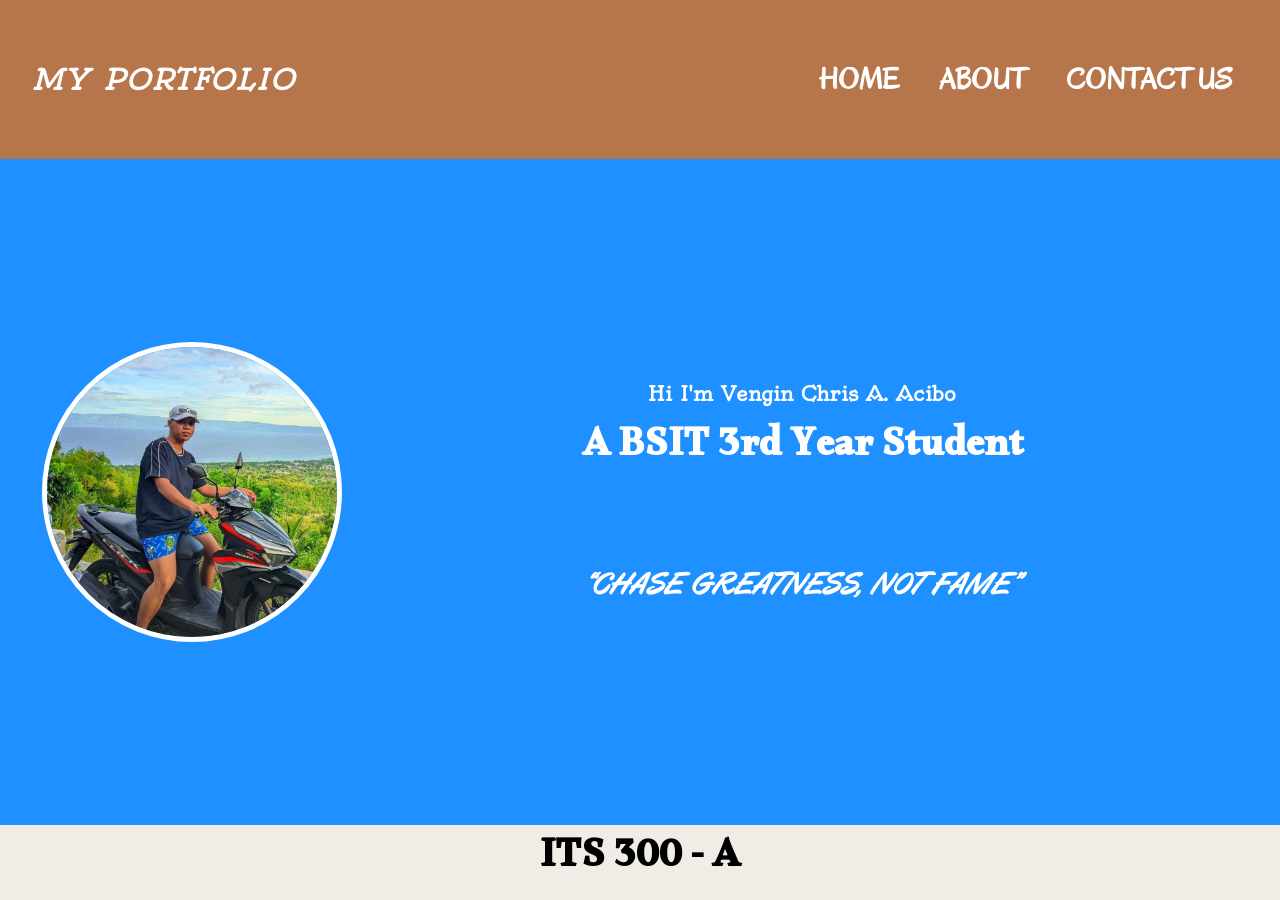
==== index.html @ ca83bb32 "first commit" ====
<!DOCTYPE html>
<html lang="en">
<head>
  <meta charset="UTF-8">
  <meta name="viewport" content="width=device-width, initial-scale=1.0">
  <title>My Portfolio</title>
  <link rel="stylesheet" href="style.css">
</head>
<body>
  <div class="grid-container">

    <!-- NAVBAR -->
    <nav class="navbar">
      <h1><i>MY PORTFOLIO</i></h1>

      <input type="checkbox" id="menu-toggle">
      <label for="menu-toggle" class="menu-icon">
        <span></span>
        <span></span>
        <span></span>
      </label>

      <ul class="nav-links">
        <li><a href="#">HOME</a></li>
        <li><a href="#">ABOUT</a></li>
        <li><a href="#">CONTACT US</a></li>
      </ul>
    </nav>

    <!-- PROFILE SECTION -->
    <div class="profile">
      <img src="images/Vengin.jpg" alt="Vengin Chris A. Acibo">
    </div>

    <!-- INFO SECTION -->
    <div class="info">
      <h2>Hi I'm Vengin Chris A. Acibo</h2>
      <h3>A BSIT 3rd Year Student</h3>
      <p class="quote">“CHASE GREATNESS, NOT FAME”</p>
    </div>

    <!-- FOOTER -->
    <footer class="footer">
      <strong>ITS 300 - A</strong>
    </footer>

  </div>
</body>
</html>
---- style.css ----
@import url('https://fonts.googleapis.com/css2?family=Oleo+Script:wght@400;700&family=Oregano&family=Oldenburg&family=Alkalami&display=swap');

* {
  margin: 0;
  padding: 0;
  box-sizing: border-box;
  transition: all 0.4s ease-in-out;
}

html, body {
  width: 100%;
  min-height: 100vh;
  font-family: 'Oleo Script', cursive;
  background-color: #ffffff;
  overflow-x: hidden;
  display: flex;
  flex-direction: column;
}

.grid-container {
  display: grid;
  grid-template-columns: 30% 70%;
  grid-template-rows: auto 1fr auto;
  width: 100%;
  min-height: 100vh;
  flex: 1;
}

.navbar {
  grid-column: 1 / 3;
  display: flex;
  justify-content: flex-end;
  align-items: center;
  background-color: #b6754a;
  padding: 60px 48px;
  gap: 48px;
  position: relative;
}

.navbar h1 {
  position: absolute;
  left: 32px;
  font-size: 28px;
  color: white;
  font-weight: bold;
  letter-spacing: 2px;
  font-family: 'Oldenburg', cursive;
}

.nav-links {
  list-style: none;
  display: flex;
  gap: 40px;
  font-family: 'Oregano', cursive;
}

.nav-links a {
  text-decoration: none;
  color: white;
  font-size: 30px;
  font-weight: bold;
  transition: color 0.3s ease;
}

.nav-links a:hover {
  color: #FFD700;
}

#menu-toggle {
  display: none;
}

.menu-icon {
  display: none;
  width: 30px;
  height: 22px;
  position: relative;
  cursor: pointer;
}

.menu-icon span {
  background-color: white;
  position: absolute;
  width: 100%;
  height: 4px;
  border-radius: 5px;
  left: 0;
  transition: all 0.4s ease;
}

.menu-icon span:nth-child(1) { top: 0; }
.menu-icon span:nth-child(2) { top: 9px; }
.menu-icon span:nth-child(3) { top: 18px; }

#menu-toggle:checked + .menu-icon span:nth-child(1) {
  transform: rotate(45deg);
  top: 9px;
}
#menu-toggle:checked + .menu-icon span:nth-child(2) {
  opacity: 0;
}
#menu-toggle:checked + .menu-icon span:nth-child(3) {
  transform: rotate(-45deg);
  top: 9px;
}
#menu-toggle:checked ~ .nav-links {
  display: flex;
}

.profile {
  background-color: #1e90ff;
  display: flex;
  justify-content: center;
  align-items: center;
  padding: 40px 0;
}

.profile img {
  width: 300px;
  height: 300px;
  border-radius: 50%;
  border: 5px solid white;
  object-fit: cover;
}

.info {
  background-color: #1e90ff;
  display: flex;
  flex-direction: column;
  justify-content: center;
  align-items: center;
  color: white;
  text-align: center;
  padding: 40px;
  padding-right: 100px;
}

.info h2 {
  font-size: 20px;
  margin-bottom: 8px;
  font-family: 'Oldenburg', cursive;
}

.info h3 {
  font-size: 40px;
  margin-bottom: 16px;
  font-family: 'Alkalami', serif;
}

.quote {
  font-size: 30px;
  font-style: italic;
  font-weight: bold;
  font-family: 'Oregano', cursive;
  padding-top: 60px;
}

.footer {
  grid-column: 1 / 3;
  display: flex;
  justify-content: center;
  align-items: center;
  background-color: #f1ede6;
  color: black;
  font-weight: bold;
  padding: 0px 0;
  font-size: 40px;
  margin-top: auto;
  font-family: 'Alkalami', serif;
}

@media screen and (min-width: 801px) {
  .menu-icon {
    display: none;
  }

  .nav-links {
    display: flex;
  }

  .navbar h1 {
    left: 32px;
    position: absolute;
  }
}

@media screen and (max-width: 800px) and (min-width: 601px) {
  .grid-container {
    grid-template-columns: 1fr;
    grid-template-rows: auto 1fr auto;
  }

  .navbar {
    justify-content: space-between;
    padding: 16px 32px;
  }

  .navbar h1 {
    position: static;
    font-size: 20px;
  }

  .menu-icon {
    display: block;
  }

  .nav-links {
    display: none;
    flex-direction: column;
    position: absolute;
    top: 65px;
    right: 20px;
    background-color: #b18466;
    border-radius: 10px;
    padding: 16px;
    width: 220px;
    gap: 16px;
    text-align: right;
    z-index: 10;
  }

  .profile img {
    width: 250px;
    height: 250px;
  }

  .info { padding: 32px; }
  .info h2 { font-size: 20px; }
  .info h3 { font-size: 30px; }
  .quote { font-size: 25px; }

  .footer {
    margin-top: auto;
  }

  .navbar {
    background-color: #4b0082;
  }

  .profile, .info {
    background-color: #4169e1;
  }

  .footer {
    background-color: #9370db;
    color: #fff;
  }
}

@media screen and (max-width: 600px) {
  .grid-container {
    grid-template-columns: 1fr;
    grid-template-rows: auto 1fr auto;
  }

  .navbar {
    justify-content: space-between;
    padding: 12px 24px;
  }

  .navbar h1 {
    position: static;
    text-align: center;
    font-size: 18px;
    flex: 1;
  }

  .menu-icon {
    display: block;
  }

  .nav-links {
    display: none;
    flex-direction: column;
    position: absolute;
    top: 60px;
    right: 15px;
    background-color: #b18466;
    border-radius: 10px;
    padding: 16px;
    width: 200px;
    gap: 16px;
    text-align: right;
    z-index: 10;
  }

  .profile,
  .info {
    flex-direction: column;
    justify-content: center;
    align-items: center;
    text-align: center;
  }

  .profile img {
    width: 180px;
    height: 180px;
    margin-bottom: 20px;
  }

  .info { padding: 24px; }
  .info h2 { font-size: 18px; }
  .info h3 { font-size: 16px; }
  .quote { font-size: 14px; }

  .footer {
    margin-top: auto;
  }

  .navbar {
    background-color: #ff4500;
  }

  .profile, .info {
    background-color: #ff6347;
  }

  .footer {
    background-color: #ffa500;
    color: #000;
  }
}

@media screen and (max-width: 500px) {
  .grid-container {
    display: flex;
    flex-direction: column;
  }

  .navbar {
    flex-direction: column;
    align-items: center;
    padding: 10px 16px;
  }

  .navbar h1 {
    font-size: 16px;
    margin-bottom: 8px;
  }

  .menu-icon {
    align-self: flex-end;
  }

  .profile {
    flex: 1;
    display: flex;
    justify-content: center;
    align-items: center;
    padding: 20px 0;
  }

  .profile img {
    width: 300px;
    height: 300px;
  }

  .info {
    flex-direction: column;
    align-items: center;
    justify-content: flex-start;
    text-align: center;
    padding: 20px;
  }

  .info h2 {
    font-size: 16px;
  }

  .info h3 {
    font-size: 30px;
  }

  .quote {
    font-size: 25px;
  }

  .footer {
    margin-top: auto;
  }

  .navbar {
    background-color: #c71585;
  }

  .profile, .info {
    background-color: #ff69b4;
  }

  .footer {
    background-color: #ffb6c1;
    color: #000;
  }
}

@media screen and (max-width: 400px) {
  .navbar {
    flex-direction: column;
    align-items: center;
    padding: 10px 16px;
  }

  .navbar h1 {
    font-size: 16px;
    margin-bottom: 8px;
  }

  .menu-icon {
    align-self: flex-end;
  }

  .profile img {
    width: 300px;
    height: 300px;
  }

  .info {
    padding: 12px;
  }

  .info h2 {
    font-size: 14px;
  }

  .info h3 {
    font-size: 13px;
  }

  .quote {
    font-size: 12px;
  }

  .footer {
    margin-top: auto;
  }

  .navbar {
    background-color: #008080;
  }

  .profile, .info {
    background-color: #20b2aa;
  }

  .footer {
    background-color: #98fb98;
    color: #000;
  }
}
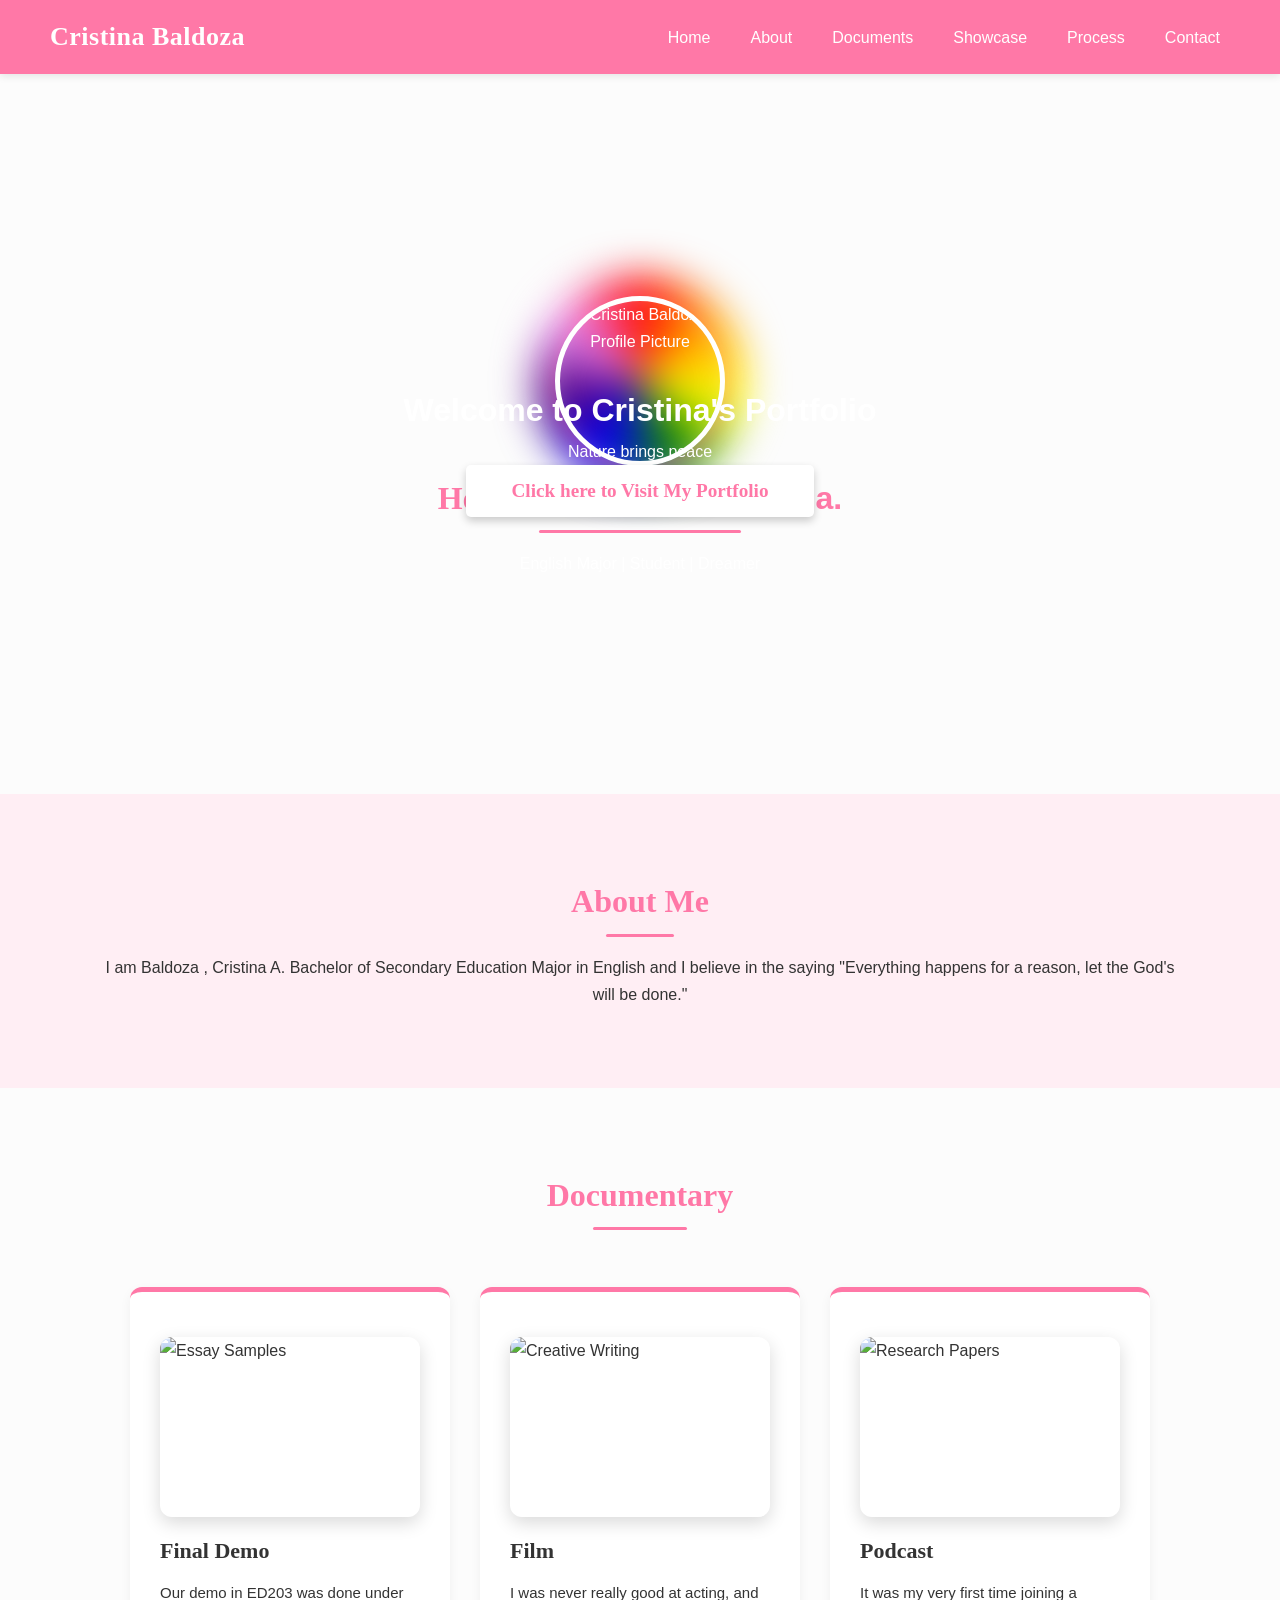
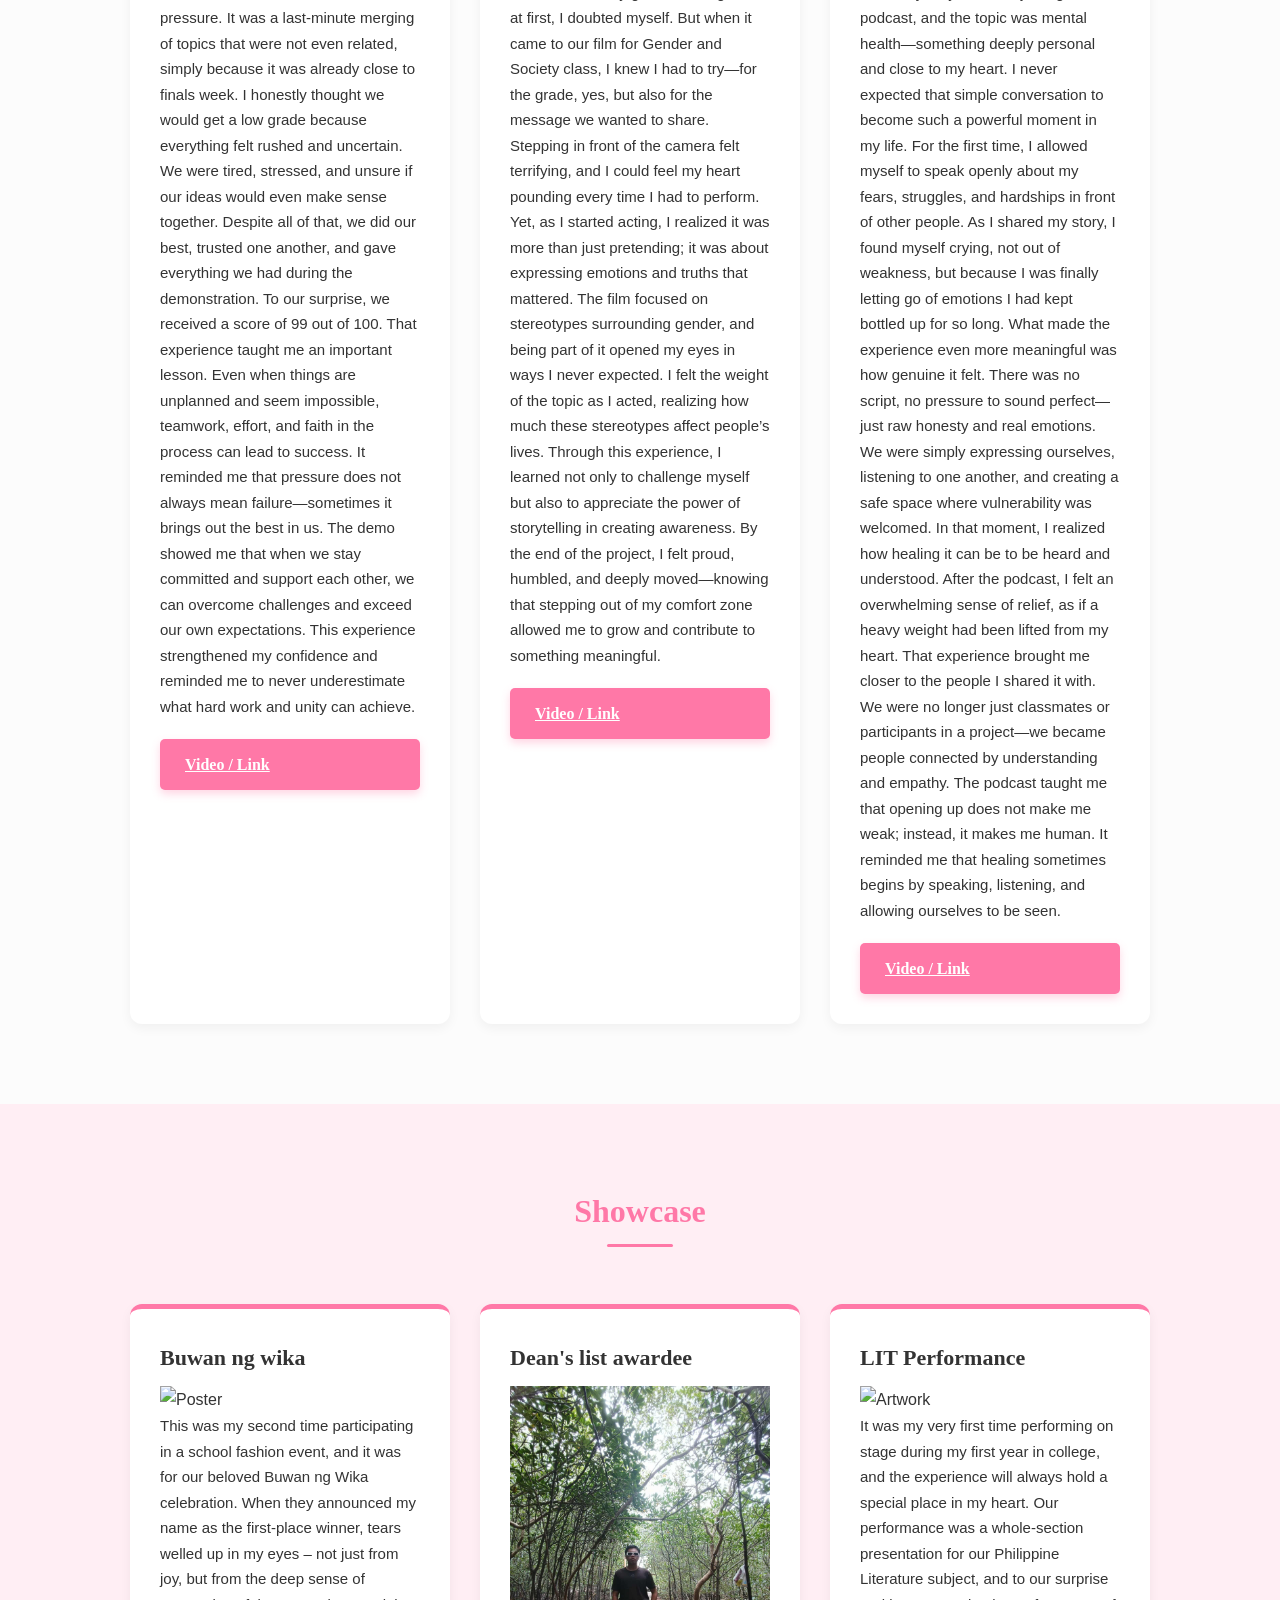
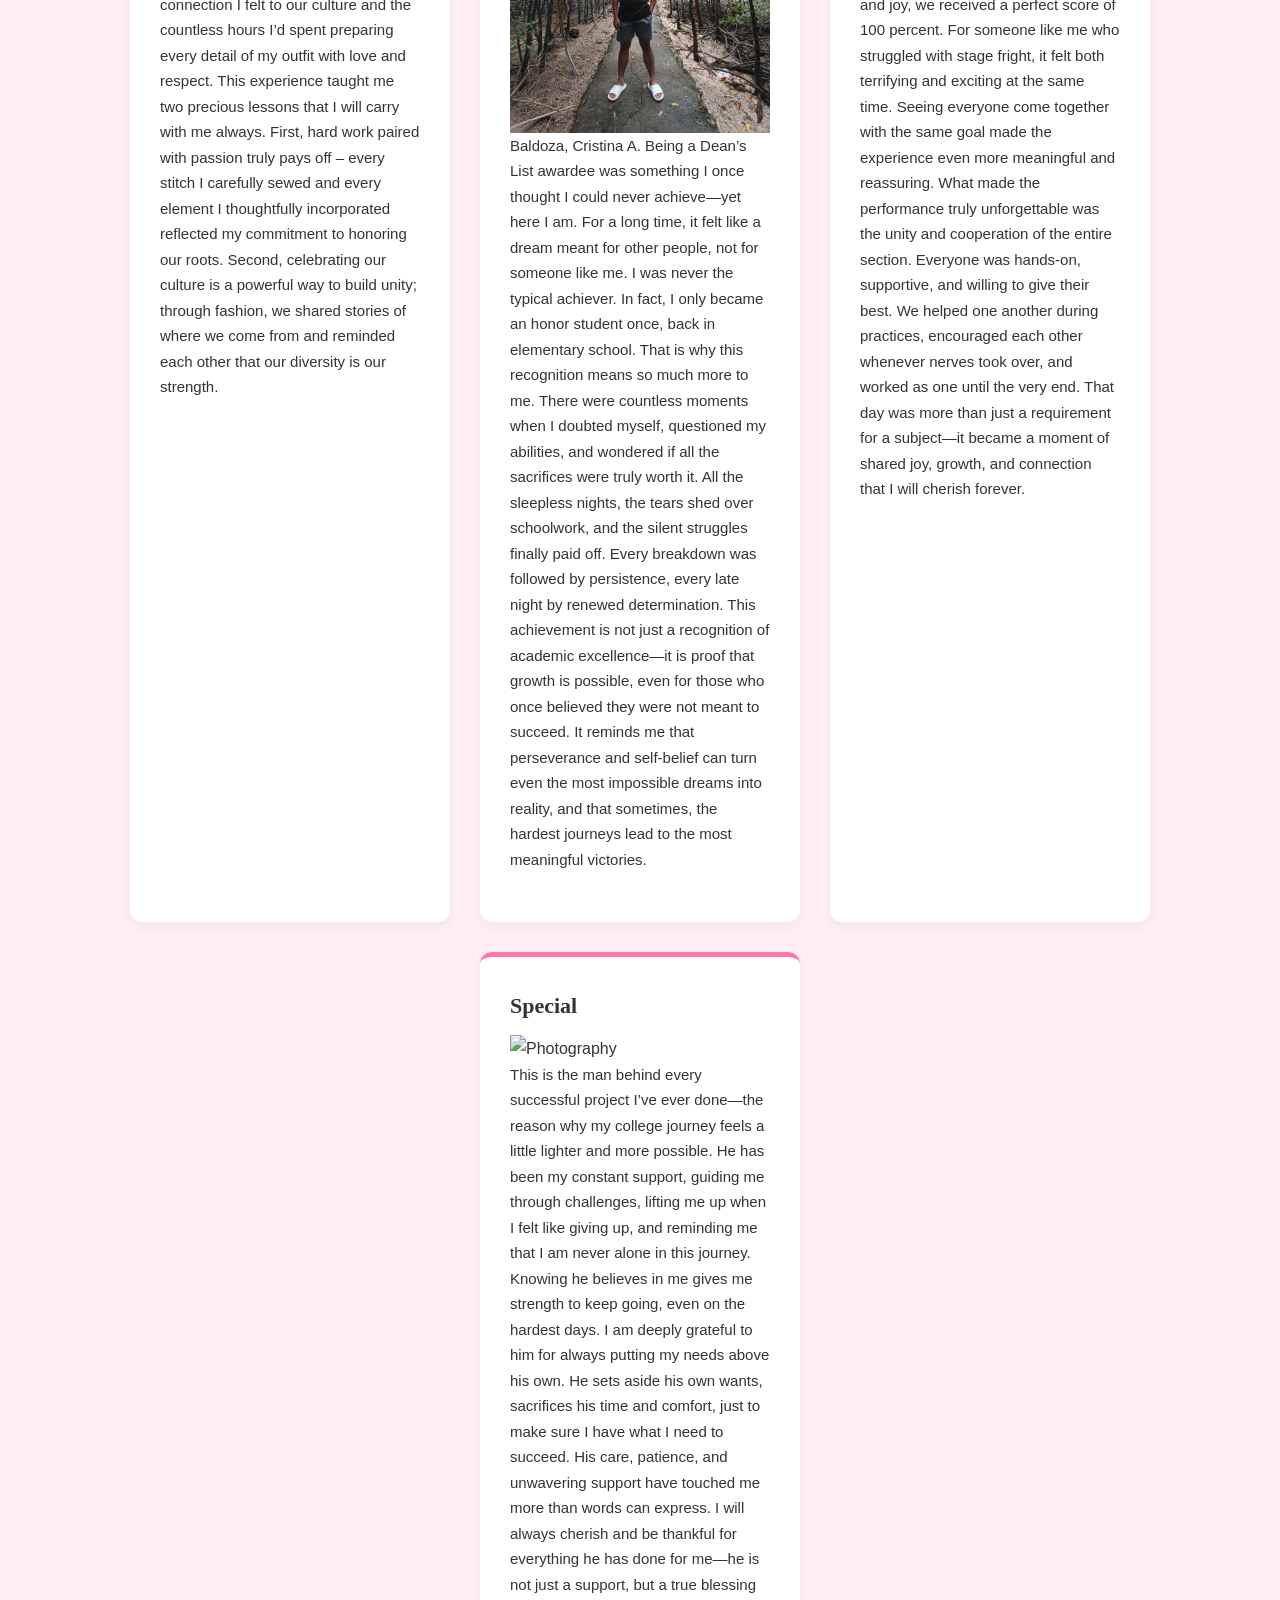
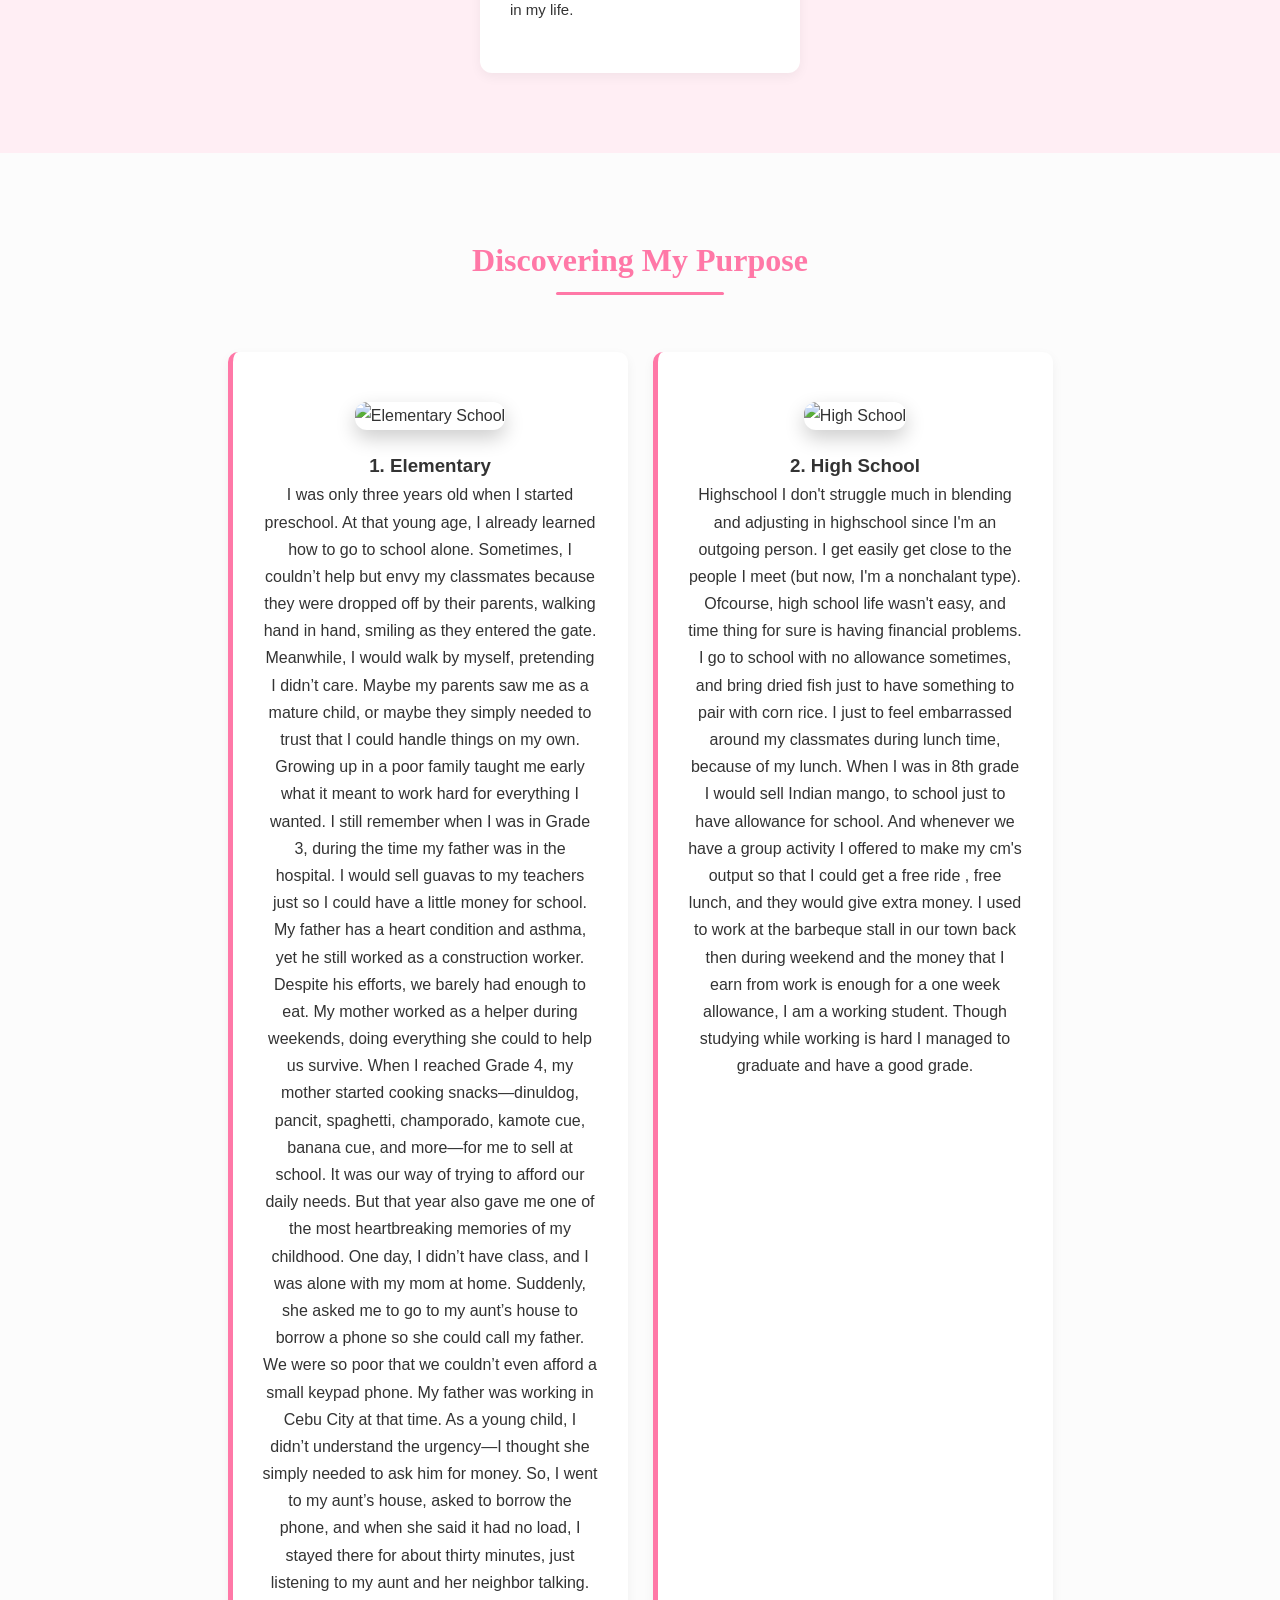
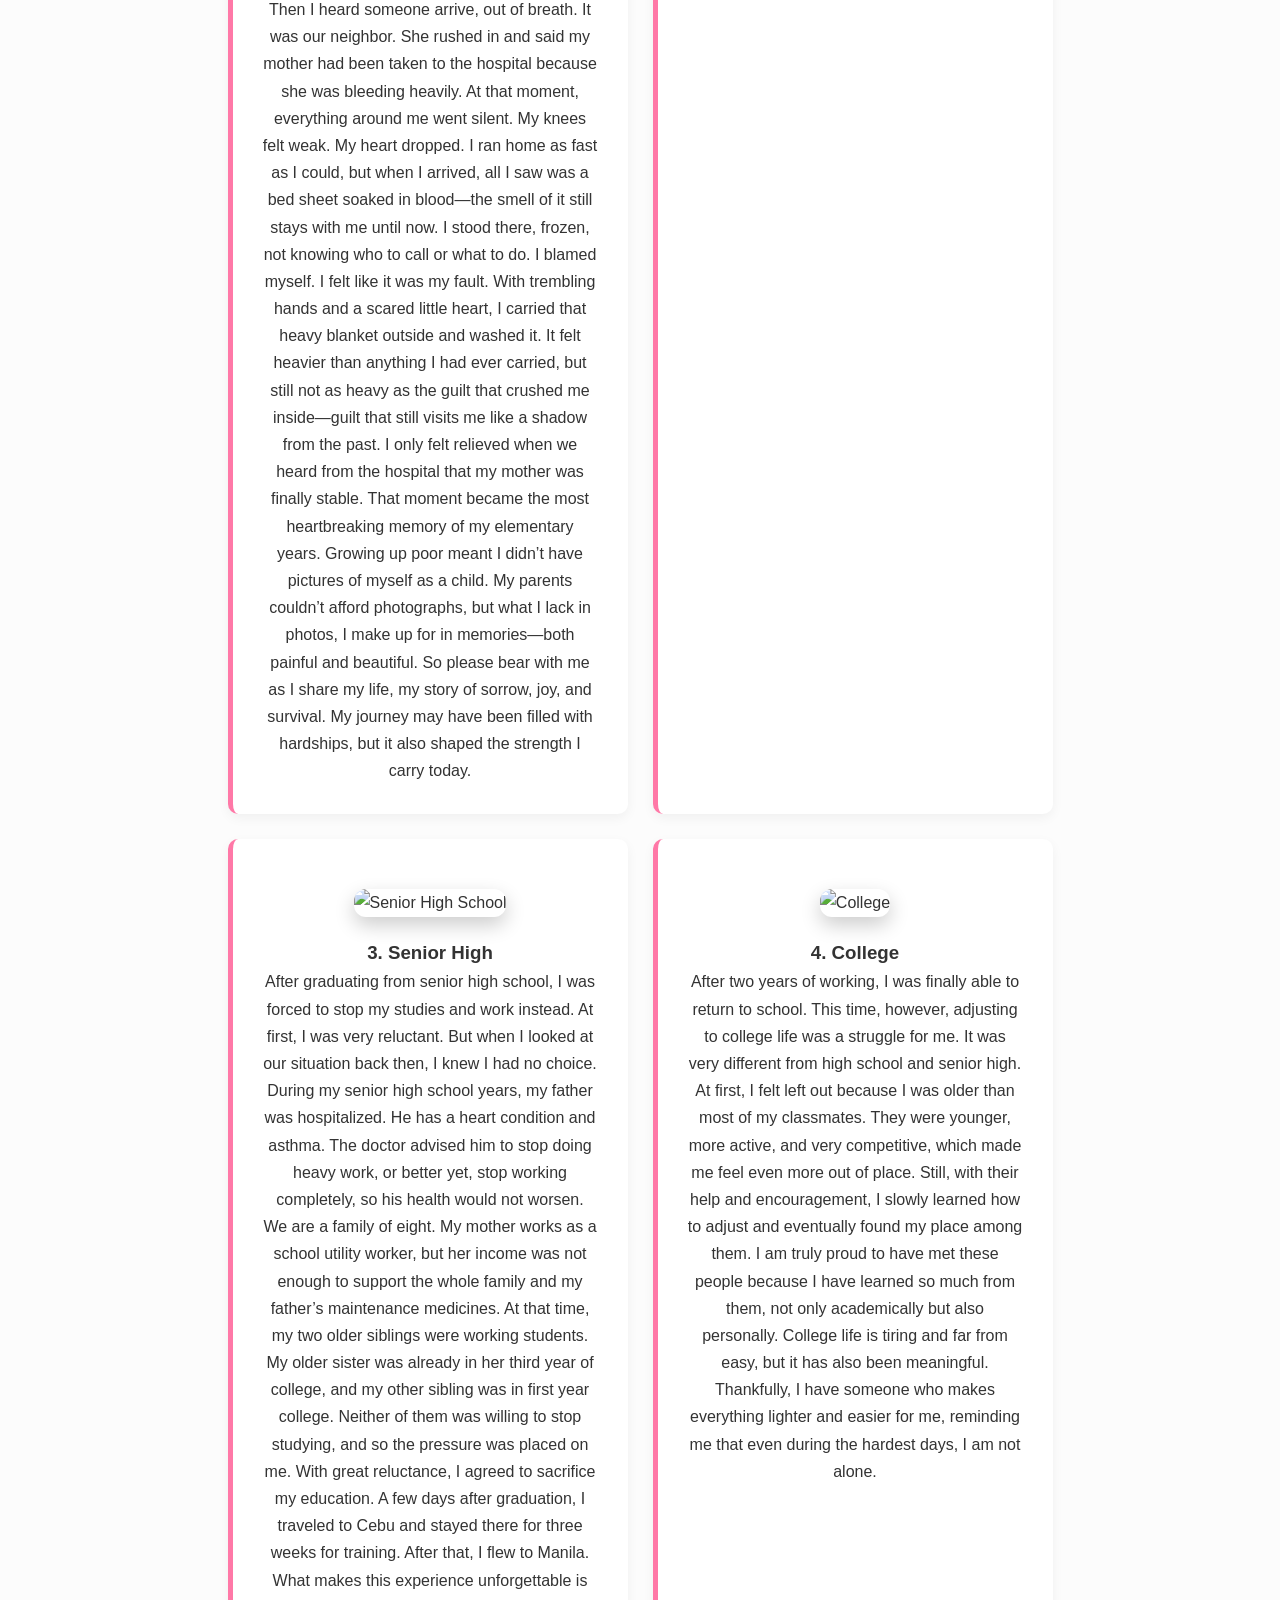
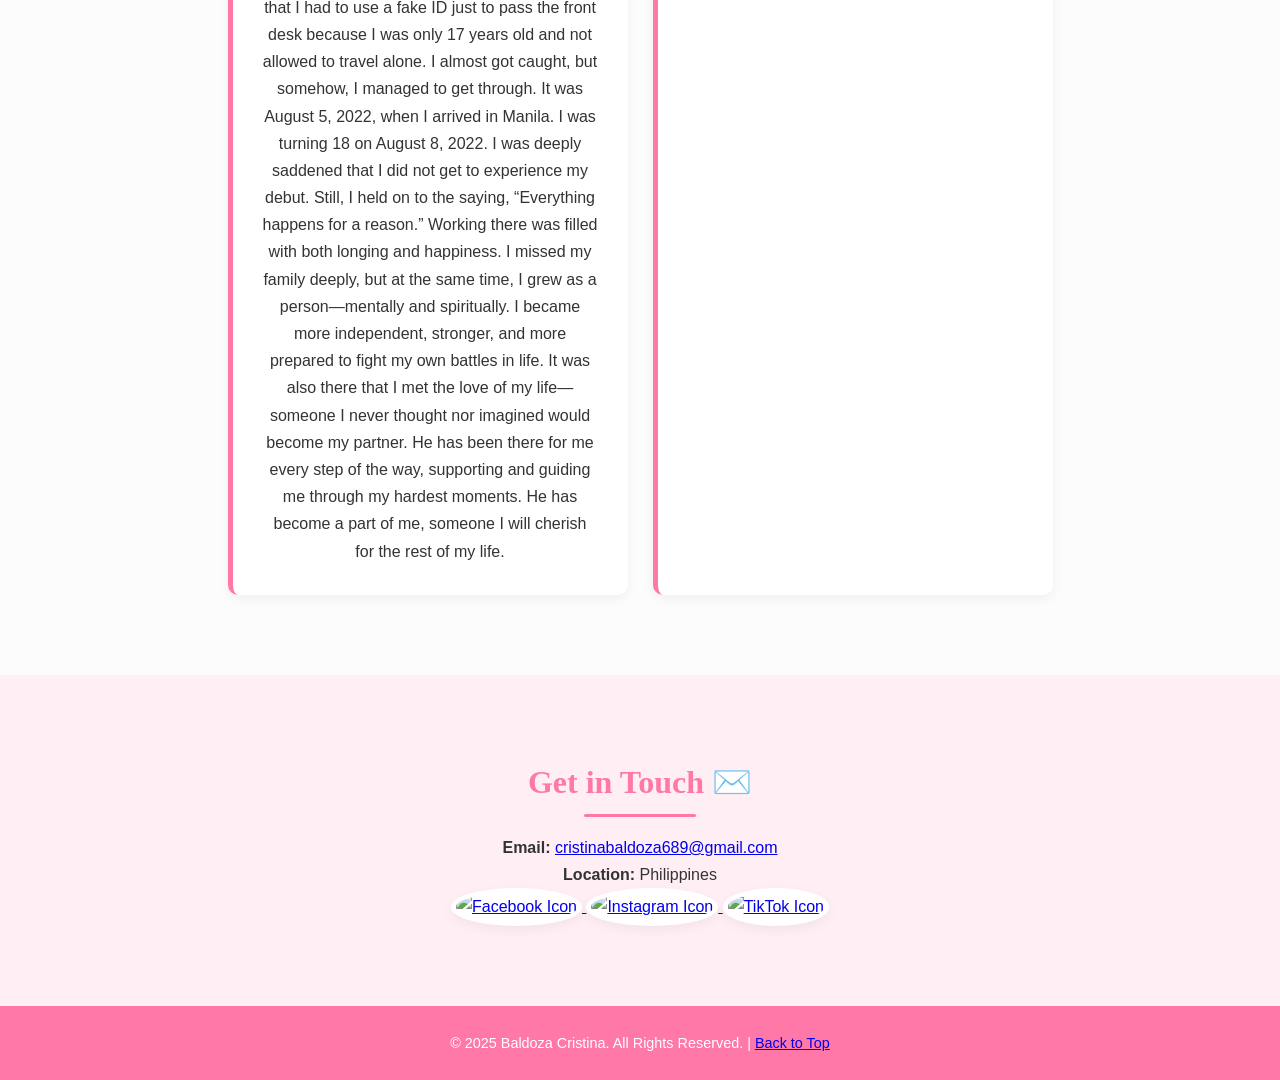
==== commit b6d2bb39: "Add files via upload" ====
--- a/index.html
+++ b/index.html
@@ -1,49 +1,242 @@
-<!DOCTYPE html>
-<html lang="en">
-<head>
-  <meta charset="UTF-8">
-  <meta name="viewport" content="width=device-width, initial-scale=1.0">
-  <title>My Portfolio</title>
-  <link rel="stylesheet" href="style.css">
-</head>
-<body>
-  <div class="grid-container">
-
-    <!-- NAVBAR -->
-    <nav class="navbar">
-      <h1><i>MY PORTFOLIO</i></h1>
-
-      <input type="checkbox" id="menu-toggle">
-      <label for="menu-toggle" class="menu-icon">
-        <span></span>
-        <span></span>
-        <span></span>
-      </label>
-
-      <ul class="nav-links">
-        <li><a href="#">HOME</a></li>
-        <li><a href="#">ABOUT</a></li>
-        <li><a href="#">CONTACT US</a></li>
-      </ul>
-    </nav>
-
-    <!-- PROFILE SECTION -->
-    <div class="profile">
-      <img src="images/Vengin.jpg" alt="Vengin Chris A. Acibo">
-    </div>
-
-    <!-- INFO SECTION -->
-    <div class="info">
-      <h2>Hi I'm Vengin Chris A. Acibo</h2>
-      <h3>A BSIT 3rd Year Student</h3>
-      <p class="quote">“CHASE GREATNESS, NOT FAME”</p>
-    </div>
-
-    <!-- FOOTER -->
-    <footer class="footer">
-      <strong>ITS 300 - A</strong>
-    </footer>
-
-  </div>
-</body>
-</html>
+<!DOCTYPE html>
+<html lang="en">
+<head>
+    <meta charset="UTF-8" />
+    <meta name="viewport" content="width=device-width, initial-scale=1.0" />
+    <title>Baldoza Cristina | Portfolio</title>
+    <link rel="stylesheet" href="style.css" />
+    <link rel="preconnect" href="https://fonts.googleapis.com">
+    <link rel="preconnect" href="https://fonts.gstatic.com" crossorigin>
+    <link href="https://fonts.googleapis.com/css2?family=Poppins:wght@300;400;500;600;700;800&display=swap" rel="stylesheet">
+</head>
+<body class="no-scroll">
+
+    <!-- Welcome Screen -->
+    <div id="welcome-screen">
+        <video class="welcome-video" autoplay muted loop playsinline>
+            <source src="videos/gwapo.mp4" type="video/mp4" />
+            Your browser does not support the video tag.
+        </video>
+        <div class="welcome-content">
+            <h1 class="glow-text">Welcome to Cristina's Portfolio</h1>
+            <p class="glow-text">Nature brings peace</p>
+            <button id="enter-btn" class="btn">Click here to Visit My Portfolio</button>
+        </div>
+    </div>
+
+    <!-- Header / Navigation -->
+    <header>
+        <h1 class="logo">Cristina Baldoza</h1>
+        <button class="menu-btn" id="menu-btn" aria-label="Toggle navigation menu">☰</button>
+        <nav id="nav-menu">
+            <a href="#home">Home</a>
+            <a href="#about">About</a>
+            <a href="#documents">Documents</a>
+            <a href="#showcase">Showcase</a>
+            <a href="#process">Process</a>
+            <a href="#contact">Contact</a>
+        </nav>
+    </header>
+
+    <!-- Hero Section with Video Background -->
+    <section id="home" class="hero reveal">
+        <video class="hero-video" autoplay muted loop playsinline>
+            <source src="videos/tinang.mp4" type="video/mp4" />
+            Your browser does not support the video tag.
+        </video>
+        <div class="hero-content">
+            <div class="profile-pic">
+                <img src="images/kuda.jpg" alt="Cristina Baldoza Profile Picture" />
+            </div>
+            <h2>Hello, I'm <span>Baldoza Cristina.</span></h2>
+            <p>English Major | Student | Dreamer</p>
+        </div>
+    </section>
+
+    <!-- About Section -->
+    <section id="about" class="reveal">
+        <h2>About Me</h2>
+        <p>
+            I am Baldoza , Cristina A. Bachelor of Secondary Education Major in English and I believe in the saying "Everything happens for a reason, let the God's will be done."
+        </p>
+    </section>
+
+    <!-- Documents Section -->
+    <section id="documents" class="reveal">
+        <h2> Documentary</h2>
+        <div class="card-container">
+            <div class="card">
+                <img src="images/palangga.jpg" alt="Essay Samples" class="doc-img">
+                <h3>Final Demo</h3>
+                <p>Our demo in ED203 was done under pressure. It was a last-minute merging of topics that were not even related, simply because it was already close to finals week. I honestly thought we would get a low grade because everything felt rushed and uncertain. We were tired, stressed, and unsure if our ideas would even make sense together. Despite all of that, we did our best, trusted one another, and gave everything we had during the demonstration. To our surprise, we received a score of 99 out of 100.
+
+That experience taught me an important lesson. Even when things are unplanned and seem impossible, teamwork, effort, and faith in the process can lead to success. It reminded me that pressure does not always mean failure—sometimes it brings out the best in us. The demo showed me that when we stay committed and support each other, we can overcome challenges and exceed our own expectations. This experience strengthened my confidence and reminded me to never underestimate what hard work and unity can achieve.</p>
+                <a href="https://example.com/video1.mp4" class="card-btn btn" target="_blank">Video / Link</a>
+            </div>
+            <div class="card">
+                <img src="images/mwah.jpg" alt="Creative Writing" class="doc-img">
+                <h3>Film</h3>
+                <p>I was never really good at acting, and at first, I doubted myself. But when it came to our film for Gender and Society class, I knew I had to try—for the grade, yes, but also for the message we wanted to share. Stepping in front of the camera felt terrifying, and I could feel my heart pounding every time I had to perform. Yet, as I started acting, I realized it was more than just pretending; it was about expressing emotions and truths that mattered.
+
+The film focused on stereotypes surrounding gender, and being part of it opened my eyes in ways I never expected. I felt the weight of the topic as I acted, realizing how much these stereotypes affect people’s lives. Through this experience, I learned not only to challenge myself but also to appreciate the power of storytelling in creating awareness. By the end of the project, I felt proud, humbled, and deeply moved—knowing that stepping out of my comfort zone allowed me to grow and contribute to something meaningful.</p>
+                <a href="videos/merly.mp4" class="card-btn btn" target="_blank">Video / Link</a>
+            </div>
+            <div class="card">
+                <img src="images/dalmasing.jpg" alt="Research Papers" class="doc-img">
+                <h3>Podcast</h3>
+                <p>It was my very first time joining a podcast, and the topic was mental health—something deeply personal and close to my heart. I never expected that simple conversation to become such a powerful moment in my life. For the first time, I allowed myself to speak openly about my fears, struggles, and hardships in front of other people. As I shared my story, I found myself crying, not out of weakness, but because I was finally letting go of emotions I had kept bottled up for so long.
+
+What made the experience even more meaningful was how genuine it felt. There was no script, no pressure to sound perfect—just raw honesty and real emotions. We were simply expressing ourselves, listening to one another, and creating a safe space where vulnerability was welcomed. In that moment, I realized how healing it can be to be heard and understood. After the podcast, I felt an overwhelming sense of relief, as if a heavy weight had been lifted from my heart.
+
+That experience brought me closer to the people I shared it with. We were no longer just classmates or participants in a project—we became people connected by understanding and empathy. The podcast taught me that opening up does not make me weak; instead, it makes me human. It reminded me that healing sometimes begins by speaking, listening, and allowing ourselves to be seen.</p>
+                <a href="videos/gina.mp4" class="card-btn btn" target="_blank">Video / Link</a>
+            </div>
+        </div>
+    </section>
+
+    <!-- Showcase Section -->
+    <section id="showcase" class="reveal">
+        <h2>Showcase    </h2>
+        <div class="card-container">
+            <div class="card">
+                <h3>Buwan ng wika</h3>
+                <img src="images/gwapa.jpg" alt="Poster" class="showcase-img" />
+                <p>This was my second time participating in a school fashion event, and it was for our beloved Buwan ng Wika celebration. When they announced my name as the first-place winner, tears welled up in my eyes – not just from joy, but from the deep sense of connection I felt to our culture and the countless hours I’d spent preparing every detail of my outfit with love and respect.
+ 
+This experience taught me two precious lessons that I will carry with me always. First, hard work paired with passion truly pays off – every stitch I carefully sewed and every element I thoughtfully incorporated reflected my commitment to honoring our roots. Second, celebrating our culture is a powerful way to build unity; through fashion, we shared stories of where we come from and reminded each other that our diversity is our strength.</p>
+            </div>
+            <div class="card">
+                <h3>Dean's list awardee</h3>
+                <img src="images/chris.jpg" alt="Article" class="showcase-img" />
+                <p>Baldoza, Cristina A. Being a Dean’s List awardee was something I once thought I could never achieve—yet here I am. For a long time, it felt like a dream meant for other people, not for someone like me. I was never the typical achiever. In fact, I only became an honor student once, back in elementary school. That is why this recognition means so much more to me. There were countless moments when I doubted myself, questioned my abilities, and wondered if all the sacrifices were truly worth it. All the sleepless nights, the tears shed over schoolwork, and the silent struggles finally paid off. Every breakdown was followed by persistence, every late night by renewed determination. This achievement is not just a recognition of academic excellence—it is proof that growth is possible, even for those who once believed they were not meant to succeed. It reminds me that perseverance and self-belief can turn even the most impossible dreams into reality, and that sometimes, the hardest journeys lead to the most meaningful victories.</p>
+            </div>
+            <div class="card">
+                <h3>LIT Performance</h3>
+                <img src="images/gin.jpg" alt="Artwork" class="showcase-img" />
+                <p>It was my very first time performing on stage during my first year in college, and the experience will always hold a special place in my heart. Our performance was a whole-section presentation for our Philippine Literature subject, and to our surprise and joy, we received a perfect score of 100 percent. For someone like me who struggled with stage fright, it felt both terrifying and exciting at the same time. Seeing everyone come together with the same goal made the experience even more meaningful and reassuring. What made the performance truly unforgettable was the unity and cooperation of the entire section. Everyone was hands-on, supportive, and willing to give their best. We helped one another during practices, encouraged each other whenever nerves took over, and worked as one until the very end. That day was more than just a requirement for a subject—it became a moment of shared joy, growth, and connection that I will cherish forever.</p>
+            </div>
+            <!-- New Showcase Image -->
+            <div class="card">
+                <h3>Special</h3>
+                <img src="images/lalove.jpg" alt="Photography" class="showcase-img" />
+                <p>This is the man behind every successful project I’ve ever done—the reason why my college journey feels a little lighter and more possible. He has been my constant support, guiding me through challenges, lifting me up when I felt like giving up, and reminding me that I am never alone in this journey. Knowing he believes in me gives me strength to keep going, even on the hardest days.
+
+I am deeply grateful to him for always putting my needs above his own. He sets aside his own wants, sacrifices his time and comfort, just to make sure I have what I need to succeed. His care, patience, and unwavering support have touched me more than words can express. I will always cherish and be thankful for everything he has done for me—he is not just a support, but a true blessing in my life.</p>
+            </div>
+        </div>
+    </section>
+
+    <!-- Process Section -->
+    <section id="process" class="reveal">
+        <h2>Discovering My Purpose</h2>
+        <div class="process-container">
+            <div class="process-step full-width">
+                <img src="images/love.jpg" alt="Elementary School" class="level-img">
+                <h3>1. Elementary</h3>
+                <p>I was only three years old when I started preschool. At that young age, I already learned how to go to school alone. Sometimes, I couldn’t help but envy my classmates because they were dropped off by their parents, walking hand in hand, smiling as they entered the gate. Meanwhile, I would walk by myself, pretending I didn’t care. Maybe my parents saw me as a mature child, or maybe they simply needed to trust that I could handle things on my own. Growing up in a poor family taught me early what it meant to work hard for everything I wanted.
+
+I still remember when I was in Grade 3, during the time my father was in the hospital. I would sell guavas to my teachers just so I could have a little money for school. My father has a heart condition and asthma, yet he still worked as a construction worker. Despite his efforts, we barely had enough to eat. My mother worked as a helper during weekends, doing everything she could to help us survive.
+
+When I reached Grade 4, my mother started cooking snacks—dinuldog, pancit, spaghetti, champorado, kamote cue, banana cue, and more—for me to sell at school. It was our way of trying to afford our daily needs. But that year also gave me one of the most heartbreaking memories of my childhood.
+
+One day, I didn’t have class, and I was alone with my mom at home. Suddenly, she asked me to go to my aunt’s house to borrow a phone so she could call my father. We were so poor that we couldn’t even afford a small keypad phone. My father was working in Cebu City at that time. As a young child, I didn’t understand the urgency—I thought she simply needed to ask him for money. So, I went to my aunt’s house, asked to borrow the phone, and when she said it had no load, I stayed there for about thirty minutes, just listening to my aunt and her neighbor talking.
+
+Then I heard someone arrive, out of breath. It was our neighbor. She rushed in and said my mother had been taken to the hospital because she was bleeding heavily. At that moment, everything around me went silent. My knees felt weak. My heart dropped. I ran home as fast as I could, but when I arrived, all I saw was a bed sheet soaked in blood—the smell of it still stays with me until now. I stood there, frozen, not knowing who to call or what to do.
+
+I blamed myself. I felt like it was my fault. With trembling hands and a scared little heart, I carried that heavy blanket outside and washed it. It felt heavier than anything I had ever carried, but still not as heavy as the guilt that crushed me inside—guilt that still visits me like a shadow from the past. I only felt relieved when we heard from the hospital that my mother was finally stable.
+
+That moment became the most heartbreaking memory of my elementary years.
+
+Growing up poor meant I didn’t have pictures of myself as a child. My parents couldn’t afford photographs, but what I lack in photos, I make up for in memories—both painful and beautiful.
+
+So please bear with me as I share my life, my story of sorrow, joy, and survival. My journey may have been filled with hardships, but it also shaped the strength I carry today.</p>
+            </div>
+            <div class="process-step">
+                <img src="images/tin.jpg" alt="High School" class="level-img">
+                <h3>2. High School</h3>
+                <p>Highschool 
+I don't struggle much in blending and adjusting in highschool since I'm an outgoing person. I get easily get close to the people I meet (but now, I'm a nonchalant type). Ofcourse, high school life wasn't easy, and time thing for sure is having financial problems. I go to school with no allowance sometimes, and bring dried fish just to have something to pair with corn rice. I just to feel embarrassed  around my classmates during lunch time, because of my lunch. When I was in 8th grade I would sell Indian mango, to school just to have allowance for school. And whenever we have a group activity I offered to make my cm's output so that I could get a free ride , free lunch, and they would give extra money. I used to work at the barbeque stall in our town back then during weekend and the money that I earn from work  is enough for a one week allowance, I am a working student. Though studying while working is hard I managed to graduate and have a good grade.</p>
+            </div>
+            <div class="process-step">
+                <img src="images/deryo.jpg" alt="Senior High School" class="level-img">
+                <h3>3. Senior High</h3>
+                <p>After graduating from senior high school, I was forced to stop my studies and work instead. At first, I was very reluctant. But when I looked at our situation back then, I knew I had no choice.
+
+During my senior high school years, my father was hospitalized. He has a heart condition and asthma. The doctor advised him to stop doing heavy work, or better yet, stop working completely, so his health would not worsen. We are a family of eight. My mother works as a school utility worker, but her income was not enough to support the whole family and my father’s maintenance medicines.
+
+At that time, my two older siblings were working students. My older sister was already in her third year of college, and my other sibling was in first year college. Neither of them was willing to stop studying, and so the pressure was placed on me. With great reluctance, I agreed to sacrifice my education.
+
+A few days after graduation, I traveled to Cebu and stayed there for three weeks for training. After that, I flew to Manila. What makes this experience unforgettable is that I had to use a fake ID just to pass the front desk because I was only 17 years old and not allowed to travel alone. I almost got caught, but somehow, I managed to get through.
+
+It was August 5, 2022, when I arrived in Manila. I was turning 18 on August 8, 2022. I was deeply saddened that I did not get to experience my debut. Still, I held on to the saying, “Everything happens for a reason.”
+
+Working there was filled with both longing and happiness. I missed my family deeply, but at the same time, I grew as a person—mentally and spiritually. I became more independent, stronger, and more prepared to fight my own battles in life.
+
+It was also there that I met the love of my life—someone I never thought nor imagined would become my partner. He has been there for me every step of the way, supporting and guiding me through my hardest moments. He has become a part of me, someone I will cherish for the rest of my life.</p>
+            </div>
+            <div class="process-step">
+                <img src="images/digong.jpg" alt="College" class="level-img">
+                <h3>4. College</h3>
+                <p>After two years of working, I was finally able to return to school. This time, however, adjusting to college life was a struggle for me. It was very different from high school and senior high. At first, I felt left out because I was older than most of my classmates. They were younger, more active, and very competitive, which made me feel even more out of place. Still, with their help and encouragement, I slowly learned how to adjust and eventually found my place among them.
+
+I am truly proud to have met these people because I have learned so much from them, not only academically but also personally. College life is tiring and far from easy, but it has also been meaningful. Thankfully, I have someone who makes everything lighter and easier for me, reminding me that even during the hardest days, I am not alone.</p>
+            </div>
+        </div>
+    </section>
+
+    <!-- Contact Section -->
+    <section id="contact" class="reveal">
+        <h2>Get in Touch ✉️</h2>
+        <p><strong>Email:</strong> <a href="mailto:cristinabaldoza689@gmail.com">cristinabaldoza689@gmail.com</a></p>
+        <p><strong>Location:</strong> Philippines</p>
+        <div class="social-icons">
+            <a href="https://web.facebook.com/christinaamahit.baldoza" target="_blank">
+                <img src="https://cdn-icons-png.flaticon.com/512/733/733547.png" alt="Facebook Icon">
+            </a>
+            <a href="https://www.instagram.com/krztna_884?igsh=am54YmZhaWxjcGJh" target="_blank">
+                <img src="https://cdn-icons-png.flaticon.com/512/733/733558.png" alt="Instagram Icon">
+            </a>
+            <a href="https://www.tiktok.com/@tinang..21?_r=1&_t=ZS-91pMv2vIRds" target="_blank">
+                <img src="https://cdn-icons-png.flaticon.com/512/3046/3046121.png" alt="TikTok Icon">
+            </a>
+        </div>
+    </section>
+
+    <!-- Footer -->
+    <footer>
+        <p>© 2025 Baldoza Cristina. All Rights Reserved. | <a href="#home">Back to Top</a></p>
+    </footer>
+
+    <!-- Scripts -->
+    <script>
+        const menuBtn = document.getElementById("menu-btn");
+        const navMenu = document.getElementById("nav-menu");
+        menuBtn.addEventListener("click", () => navMenu.classList.toggle("active"));
+        document.querySelectorAll('#nav-menu a').forEach(link => link.addEventListener('click', () => navMenu.classList.remove('active')));
+
+        const welcomeScreen = document.getElementById("welcome-screen");
+        const enterBtn = document.getElementById("enter-btn");
+        const body = document.body;
+        enterBtn.addEventListener("click", () => {
+            welcomeScreen.style.opacity = '0';
+            setTimeout(() => {
+                welcomeScreen.style.display = 'none';
+                body.classList.remove('no-scroll');
+            }, 700);
+        });
+        body.classList.add('no-scroll');
+
+        const sections = document.querySelectorAll('section');
+        window.addEventListener('scroll', () => {
+            const triggerBottom = window.innerHeight * 0.85;
+            sections.forEach(section => {
+                const sectionTop = section.getBoundingClientRect().top;
+                if(sectionTop < triggerBottom){
+                    section.classList.add('reveal');
+                }
+            });
+        });
+    </script>
+
+</body>
+</html>
--- a/style.css
+++ b/style.css
@@ -1,449 +1,520 @@
-@import url('https://fonts.googleapis.com/css2?family=Oleo+Script:wght@400;700&family=Oregano&family=Oldenburg&family=Alkalami&display=swap');
-
-* {
-  margin: 0;
-  padding: 0;
-  box-sizing: border-box;
-  transition: all 0.4s ease-in-out;
-}
-
-html, body {
-  width: 100%;
-  min-height: 100vh;
-  font-family: 'Oleo Script', cursive;
-  background-color: #ffffff;
-  overflow-x: hidden;
-  display: flex;
-  flex-direction: column;
-}
-
-.grid-container {
-  display: grid;
-  grid-template-columns: 30% 70%;
-  grid-template-rows: auto 1fr auto;
-  width: 100%;
-  min-height: 100vh;
-  flex: 1;
-}
-
-.navbar {
-  grid-column: 1 / 3;
-  display: flex;
-  justify-content: flex-end;
-  align-items: center;
-  background-color: #b6754a;
-  padding: 60px 48px;
-  gap: 48px;
-  position: relative;
-}
-
-.navbar h1 {
-  position: absolute;
-  left: 32px;
-  font-size: 28px;
-  color: white;
-  font-weight: bold;
-  letter-spacing: 2px;
-  font-family: 'Oldenburg', cursive;
-}
-
-.nav-links {
-  list-style: none;
-  display: flex;
-  gap: 40px;
-  font-family: 'Oregano', cursive;
-}
-
-.nav-links a {
-  text-decoration: none;
-  color: white;
-  font-size: 30px;
-  font-weight: bold;
-  transition: color 0.3s ease;
-}
-
-.nav-links a:hover {
-  color: #FFD700;
-}
-
-#menu-toggle {
-  display: none;
-}
-
-.menu-icon {
-  display: none;
-  width: 30px;
-  height: 22px;
-  position: relative;
-  cursor: pointer;
-}
-
-.menu-icon span {
-  background-color: white;
-  position: absolute;
-  width: 100%;
-  height: 4px;
-  border-radius: 5px;
-  left: 0;
-  transition: all 0.4s ease;
-}
-
-.menu-icon span:nth-child(1) { top: 0; }
-.menu-icon span:nth-child(2) { top: 9px; }
-.menu-icon span:nth-child(3) { top: 18px; }
-
-#menu-toggle:checked + .menu-icon span:nth-child(1) {
-  transform: rotate(45deg);
-  top: 9px;
-}
-#menu-toggle:checked + .menu-icon span:nth-child(2) {
-  opacity: 0;
-}
-#menu-toggle:checked + .menu-icon span:nth-child(3) {
-  transform: rotate(-45deg);
-  top: 9px;
-}
-#menu-toggle:checked ~ .nav-links {
-  display: flex;
-}
-
-.profile {
-  background-color: #1e90ff;
-  display: flex;
-  justify-content: center;
-  align-items: center;
-  padding: 40px 0;
-}
-
-.profile img {
-  width: 300px;
-  height: 300px;
-  border-radius: 50%;
-  border: 5px solid white;
-  object-fit: cover;
-}
-
-.info {
-  background-color: #1e90ff;
-  display: flex;
-  flex-direction: column;
-  justify-content: center;
-  align-items: center;
-  color: white;
-  text-align: center;
-  padding: 40px;
-  padding-right: 100px;
-}
-
-.info h2 {
-  font-size: 20px;
-  margin-bottom: 8px;
-  font-family: 'Oldenburg', cursive;
-}
-
-.info h3 {
-  font-size: 40px;
-  margin-bottom: 16px;
-  font-family: 'Alkalami', serif;
-}
-
-.quote {
-  font-size: 30px;
-  font-style: italic;
-  font-weight: bold;
-  font-family: 'Oregano', cursive;
-  padding-top: 60px;
-}
-
-.footer {
-  grid-column: 1 / 3;
-  display: flex;
-  justify-content: center;
-  align-items: center;
-  background-color: #f1ede6;
-  color: black;
-  font-weight: bold;
-  padding: 0px 0;
-  font-size: 40px;
-  margin-top: auto;
-  font-family: 'Alkalami', serif;
-}
-
-@media screen and (min-width: 801px) {
-  .menu-icon {
-    display: none;
-  }
-
-  .nav-links {
-    display: flex;
-  }
-
-  .navbar h1 {
-    left: 32px;
-    position: absolute;
-  }
-}
-
-@media screen and (max-width: 800px) and (min-width: 601px) {
-  .grid-container {
-    grid-template-columns: 1fr;
-    grid-template-rows: auto 1fr auto;
-  }
-
-  .navbar {
-    justify-content: space-between;
-    padding: 16px 32px;
-  }
-
-  .navbar h1 {
-    position: static;
-    font-size: 20px;
-  }
-
-  .menu-icon {
-    display: block;
-  }
-
-  .nav-links {
-    display: none;
-    flex-direction: column;
-    position: absolute;
-    top: 65px;
-    right: 20px;
-    background-color: #b18466;
-    border-radius: 10px;
-    padding: 16px;
-    width: 220px;
-    gap: 16px;
-    text-align: right;
-    z-index: 10;
-  }
-
-  .profile img {
-    width: 250px;
-    height: 250px;
-  }
-
-  .info { padding: 32px; }
-  .info h2 { font-size: 20px; }
-  .info h3 { font-size: 30px; }
-  .quote { font-size: 25px; }
-
-  .footer {
-    margin-top: auto;
-  }
-
-  .navbar {
-    background-color: #4b0082;
-  }
-
-  .profile, .info {
-    background-color: #4169e1;
-  }
-
-  .footer {
-    background-color: #9370db;
-    color: #fff;
-  }
-}
-
-@media screen and (max-width: 600px) {
-  .grid-container {
-    grid-template-columns: 1fr;
-    grid-template-rows: auto 1fr auto;
-  }
-
-  .navbar {
-    justify-content: space-between;
-    padding: 12px 24px;
-  }
-
-  .navbar h1 {
-    position: static;
-    text-align: center;
-    font-size: 18px;
-    flex: 1;
-  }
-
-  .menu-icon {
-    display: block;
-  }
-
-  .nav-links {
-    display: none;
-    flex-direction: column;
-    position: absolute;
-    top: 60px;
-    right: 15px;
-    background-color: #b18466;
-    border-radius: 10px;
-    padding: 16px;
-    width: 200px;
-    gap: 16px;
-    text-align: right;
-    z-index: 10;
-  }
-
-  .profile,
-  .info {
-    flex-direction: column;
-    justify-content: center;
-    align-items: center;
-    text-align: center;
-  }
-
-  .profile img {
-    width: 180px;
-    height: 180px;
-    margin-bottom: 20px;
-  }
-
-  .info { padding: 24px; }
-  .info h2 { font-size: 18px; }
-  .info h3 { font-size: 16px; }
-  .quote { font-size: 14px; }
-
-  .footer {
-    margin-top: auto;
-  }
-
-  .navbar {
-    background-color: #ff4500;
-  }
-
-  .profile, .info {
-    background-color: #ff6347;
-  }
-
-  .footer {
-    background-color: #ffa500;
-    color: #000;
-  }
-}
-
-@media screen and (max-width: 500px) {
-  .grid-container {
-    display: flex;
-    flex-direction: column;
-  }
-
-  .navbar {
-    flex-direction: column;
-    align-items: center;
-    padding: 10px 16px;
-  }
-
-  .navbar h1 {
-    font-size: 16px;
-    margin-bottom: 8px;
-  }
-
-  .menu-icon {
-    align-self: flex-end;
-  }
-
-  .profile {
-    flex: 1;
-    display: flex;
-    justify-content: center;
-    align-items: center;
-    padding: 20px 0;
-  }
-
-  .profile img {
-    width: 300px;
-    height: 300px;
-  }
-
-  .info {
-    flex-direction: column;
-    align-items: center;
-    justify-content: flex-start;
-    text-align: center;
-    padding: 20px;
-  }
-
-  .info h2 {
-    font-size: 16px;
-  }
-
-  .info h3 {
-    font-size: 30px;
-  }
-
-  .quote {
-    font-size: 25px;
-  }
-
-  .footer {
-    margin-top: auto;
-  }
-
-  .navbar {
-    background-color: #c71585;
-  }
-
-  .profile, .info {
-    background-color: #ff69b4;
-  }
-
-  .footer {
-    background-color: #ffb6c1;
-    color: #000;
-  }
-}
-
-@media screen and (max-width: 400px) {
-  .navbar {
-    flex-direction: column;
-    align-items: center;
-    padding: 10px 16px;
-  }
-
-  .navbar h1 {
-    font-size: 16px;
-    margin-bottom: 8px;
-  }
-
-  .menu-icon {
-    align-self: flex-end;
-  }
-
-  .profile img {
-    width: 300px;
-    height: 300px;
-  }
-
-  .info {
-    padding: 12px;
-  }
-
-  .info h2 {
-    font-size: 14px;
-  }
-
-  .info h3 {
-    font-size: 13px;
-  }
-
-  .quote {
-    font-size: 12px;
-  }
-
-  .footer {
-    margin-top: auto;
-  }
-
-  .navbar {
-    background-color: #008080;
-  }
-
-  .profile, .info {
-    background-color: #20b2aa;
-  }
-
-  .footer {
-    background-color: #98fb98;
-    color: #000;
-  }
-}
+/* ==============================
+    General Reset & Body 🎀
+============================== */
+* {
+    margin: 0;
+    padding: 0;
+    box-sizing: border-box;
+    font-family: 'Inter', sans-serif;
+}
+
+:root {
+    --primary-color: #ff78a7;
+    --secondary-color: #333;
+    --background-light: #fcfcfc;
+    --background-accent: #ffeef4;
+    --shadow-subtle: 0 4px 12px rgba(0,0,0,0.05);
+    --shadow-hover: 0 8px 25px rgba(255,120,167,0.2);
+}
+
+body {
+    color: var(--secondary-color);
+    line-height: 1.7;
+    background-color: var(--background-light);
+    scroll-behavior: smooth;
+    font-family: 'Inter', sans-serif;
+}
+
+.no-scroll { overflow: hidden; }
+
+/* ==============================
+    Buttons 🎯
+============================== */
+.btn {
+    background-color: var(--primary-color);
+    color: #fff;
+    padding: 12px 25px;
+    border-radius: 5px;
+    font-weight: 600;
+    border: none;
+    cursor: pointer;
+    box-shadow: 0 4px 8px rgba(255,120,167,0.3);
+    transition: transform 0.3s, box-shadow 0.3s, background 0.3s;
+    font-family: 'Playfair Display', serif;
+}
+
+.btn:hover {
+    transform: scale(1.05);
+    box-shadow: 0 8px 25px rgba(255,120,167,0.8);
+    background-color: #e96593;
+}
+
+/* ==============================
+    Welcome Screen 🌟
+============================== */
+#welcome-screen {
+    position: fixed;
+    top:0; left:0;
+    width:100%; height:100%;
+    z-index:1000;
+    display:flex;
+    justify-content:center;
+    align-items:center;
+    text-align:center;
+    overflow:hidden;
+    opacity:1;
+    transition: opacity 0.7s ease-out;
+}
+
+.welcome-video {
+    position:absolute;
+    top:0; left:0;
+    width:100%; height:100%;
+    object-fit:cover;
+    z-index:0;
+    filter: brightness(40%);
+}
+
+.welcome-content {
+    position: relative;
+    z-index:1;
+    color:#fff;
+    padding:20px;
+    font-family: 'Playfair Display', serif;
+}
+
+.glow-text {
+    animation: neonGlow 2.5s ease-in-out infinite alternate;
+}
+
+@keyframes neonGlow {
+    0%   {text-shadow:0 0 5px #ff78a7, 0 0 10px #ff78a7, 0 0 20px #ff78a7;}
+    50%  {text-shadow:0 0 15px #ff78a7, 0 0 30px #ff78a7, 0 0 50px #ff78a7;}
+    100% {text-shadow:0 0 5px #ff78a7, 0 0 10px #ff78a7, 0 0 20px #ff78a7;}
+}
+
+#enter-btn {
+    background-color:#fff;
+    color: var(--primary-color);
+    font-size:1.2rem;
+    padding: 15px 45px;
+    font-weight:700;
+    font-family: 'Playfair Display', serif;
+    box-shadow:0 4px 8px rgba(0,0,0,0.2);
+    transition: transform 0.3s, box-shadow 0.3s;
+}
+
+#enter-btn:hover {
+    transform: scale(1.05) translateY(-2px);
+    box-shadow: 0 6px 15px rgba(0,0,0,0.3);
+}
+
+/* ==============================
+    Header & Navigation 🧭
+============================== */
+header {
+    display:flex;
+    justify-content:space-between;
+    align-items:center;
+    padding:15px 50px;
+    background-color: var(--primary-color);
+    position: sticky;
+    top:0;
+    z-index:100;
+    box-shadow:0 2px 8px rgba(0,0,0,0.1);
+}
+
+.logo {
+    color:#fff;
+    font-size:26px;
+    font-weight:700;
+    letter-spacing:0.5px;
+    font-family: 'Playfair Display', serif;
+}
+
+nav a {
+    color:#fff;
+    text-decoration:none;
+    font-weight:500;
+    padding:5px 10px;
+    border-radius:5px;
+    transition: background-color 0.3s;
+    font-family: 'Inter', sans-serif;
+}
+
+nav a:hover {
+    background-color:#e96593;
+}
+
+.menu-btn {
+    display:none;
+    background:none;
+    border:none;
+    font-size:26px;
+    color:#fff;
+    cursor:pointer;
+}
+
+/* FIXED MOBILE MENU */
+#nav-menu {
+    display: flex;
+    gap: 20px;
+}
+
+@media(max-width:768px){
+    #nav-menu {
+        display: none;
+        flex-direction: column;
+        position: absolute;
+        right: 0;
+        top: 60px;
+        width: 100%;
+        background-color: #ff8cb9;
+        padding: 20px 0;
+        text-align: center;
+    }
+
+    #nav-menu.active {
+        display: flex;
+    }
+}
+
+/* ==============================
+    Hero Section 🎬
+============================== */
+.hero {
+    position: relative;
+    height:80vh;
+    display:flex;
+    justify-content:center;
+    align-items:center;
+    text-align:center;
+    overflow:hidden;
+}
+
+.hero-video {
+    position:absolute;
+    top:0; left:0;
+    width:100%; height:100%;
+    object-fit:cover;
+    z-index:0;
+    filter: brightness(55%);
+}
+
+.hero-content {
+    position:relative;
+    z-index:1;
+    color:#fff;
+    font-family: 'Playfair Display', serif;
+}
+
+/* ==============================
+    Profile Pic Animations 🌈
+============================== */
+.profile-pic {
+    width: 180px;
+    height: 180px;
+    border-radius: 50%;
+    padding: 5px;
+    display: flex;
+    justify-content: center;
+    align-items: center;
+    margin: 0 auto;
+    position: relative;
+}
+
+.profile-pic img {
+    width: 100%;
+    height: 100%;
+    border-radius: 50%;
+    object-fit: cover;
+    border: 5px solid #fff;
+    box-shadow: 0 8px 25px rgba(255,120,167,0.5);
+    animation: pulse 2.5s infinite alternate;
+}
+
+@keyframes pulse {
+    0%{transform:scale(1); box-shadow:0 8px 25px rgba(255,120,167,0.5);}
+    50%{transform:scale(1.05); box-shadow:0 15px 35px rgba(255,120,167,0.8);}
+    100%{transform:scale(1); box-shadow:0 8px 25px rgba(255,120,167,0.5);}
+}
+
+/* ==============================
+    Rainbow Halo Animation
+============================== */
+.profile-pic::before {
+    content:'';
+    position: absolute;
+    top: -15px;
+    left: -15px;
+    width: 210px;
+    height: 210px;
+    border-radius: 50%;
+    background: conic-gradient(red, orange, yellow, green, blue, indigo, violet, red);
+    filter: blur(20px);
+    animation: rainbowRotate 4s linear infinite, haloPulse 2.5s infinite alternate;
+    z-index: -1;
+}
+
+@keyframes rainbowRotate {
+    0% { transform: rotate(0deg); }
+    100% { transform: rotate(360deg); }
+}
+
+@keyframes haloPulse {
+    0% { transform: scale(1); opacity: 0.7; }
+    50% { transform: scale(1.1); opacity: 0.9; }
+    100% { transform: scale(1); opacity: 0.7; }
+}
+
+/* ==============================
+    Sections 📑
+============================== */
+section {
+    padding:80px 100px;
+    text-align:center;
+    transition: background-color 0.3s;
+}
+
+section:nth-child(even) {
+    background-color: var(--background-accent);
+}
+
+section h2 {
+    font-size:32px;
+    margin-bottom:25px;
+    color:var(--primary-color);
+    font-weight:700;
+    position:relative;
+    display:inline-block;
+    font-family: 'Playfair Display', serif;
+}
+
+section h2::after {
+    content:'';
+    position:absolute;
+    width:50%;
+    height:3px;
+    background:var(--primary-color);
+    bottom:-8px;
+    left:25%;
+    border-radius:5px;
+}
+
+.about-text {
+    max-width:900px;
+    margin:0 auto;
+    font-size:1.1rem;
+    line-height:1.8;
+}
+
+/* ==============================
+    Cards 🖼️
+============================== */
+.card-container {
+    display:flex;
+    flex-wrap:wrap;
+    gap:30px;
+    justify-content:center;
+    margin-top:40px;
+}
+
+.card {
+    background-color:#fff;
+    padding:30px;
+    width:320px;
+    border-radius:12px;
+    border-top:5px solid var(--primary-color);
+    box-shadow:var(--shadow-subtle);
+    transition:transform 0.4s, box-shadow 0.4s;
+    display:flex;
+    flex-direction:column;
+    text-align:left;
+}
+
+.card:hover {
+    transform: translateY(-8px);
+    box-shadow: var(--shadow-hover);
+}
+
+.card h3 {
+    font-size:22px;
+    margin-bottom:10px;
+    font-family: 'Playfair Display', serif;
+}
+
+.card p {
+    font-size:15px;
+    margin-bottom:20px;
+}
+
+/* ==============================
+    Process Section ⏳
+============================== */
+.process-container {
+    display:flex;
+    flex-wrap:wrap;
+    gap:25px;
+    justify-content:center;
+    margin-top:40px;15
+}
+
+.process-step {
+    background-color:#fff;
+    padding:30px;
+    width:400px;
+    border-radius:10px;
+    box-shadow:var(--shadow-subtle);
+    border-left:5px solid var(--primary-color);
+    position:relative;
+}
+
+/* ==============================
+    Contact Section ✉️
+============================== */
+.contact-info {
+    margin-bottom:30px;
+    font-size:1.1rem;
+    display:flex;
+    justify-content:center;
+    gap:40px;
+}
+
+.contact-info a { color:var(--primary-color); }
+
+.social-icons img {
+    width:45px;
+    height:45px;
+    border-radius:50%;
+    padding:5px;
+    background-color:#fff;
+    box-shadow:var(--shadow-subtle);
+    transition:transform 0.3s;
+}
+
+.social-icons img:hover {
+    transform: scale(1.15) rotate(5deg);
+}
+
+/* ==============================
+    Footer 📜
+============================== */
+footer {
+    background-color: var(--primary-color);
+    color:#fff;
+    text-align:center;
+    padding:25px;
+    font-size:0.9rem;
+}
+
+/* ==============================
+    Responsive Design 📱
+============================== */
+@media(max-width:1024px){
+    section{padding:60px 50px;}
+}
+
+@media(max-width:768px){
+    header{padding:15px 30px;}
+    .menu-btn{display:block;}
+    section{padding:40px 20px;}
+    .hero{height:60vh;}
+    .profile-pic{width:120px;height:120px;}
+    .card, .process-step{width:100%; max-width:450px;}
+}
+
+@media(max-width:480px){
+    .welcome-content h1{font-size:2rem;}
+    .welcome-content p{font-size:1.2rem;}
+    #enter-btn{padding:12px 30px; font-size:1rem;}
+    .logo{font-size:22px;}
+}
+
+@media(max-width:300px){
+    section{padding:20px 10px;}
+    .hero h2{font-size:1.5rem;}
+    .hero p{font-size:0.9rem;}
+    .profile-pic{width:100px;height:100px;}
+    .profile-pic img{border-width:3px;}
+    .card, .process-step{padding:20px;}
+    .contact-form-container{padding:20px;}
+}
+/* ==============================
+   Education Level Images 🖼️
+============================== */
+.level-img {
+    width: 100%;
+    height: 250px; /* Increased height */
+    object-fit: cover;
+    border-radius: 12px; /* Slightly bigger radius for better look */
+    margin: 20px 0; /* More spacing above and below */
+    box-shadow: 0 8px 20px rgba(0,0,0,0.2); /* Slightly stronger shadow */
+    transition: transform 0.3s ease, box-shadow 0.3s ease;
+}
+
+.level-img:hover {
+    transform: scale(1.05) translateY(-5px);
+    box-shadow: 0 15px 30px rgba(0,0,0,0.3); /* Hover shadow enhanced */
+}
+
+/* Responsive adjustments for education images */
+@media(max-width:1024px){
+    .level-img {
+        height: 220px; /* Adjust for tablets */
+    }
+}
+
+@media(max-width:768px){
+    .level-img {
+        height: 180px; /* Adjust for smaller tablets/mobiles */
+    }
+}
+
+@media(max-width:480px){
+    .level-img {
+        height: 150px; /* Adjust for phones */
+    }
+}
+@media(max-width:300px){
+    .level-img {
+        height: 130px; /* Adjust for phones */
+    }
+}
+/* ==============================
+   Document Images 🖼️
+============================== */
+.doc-img {
+    width: 100%;
+    height: 180px;
+    object-fit: cover;
+    border-radius: 12px;
+    margin: 15px 0;
+    box-shadow: 0 6px 18px rgba(0,0,0,0.15);
+    transition: transform 0.3s ease, box-shadow 0.3s ease;
+}
+
+.doc-img:hover {
+    transform: scale(1.05);
+    box-shadow: 0 12px 28px rgba(0,0,0,0.25);
+}
+
+/* Responsive adjustments for document images */
+@media(max-width:768px){
+    .doc-img {
+        height: 150px;
+    }
+}
+
+@media(max-width:480px){
+    .doc-img {
+        height: 120px;
+    }
+}
+
+@media(max-width:300px){
+    .doc-img {
+        height: 100px; /* Adjusted for very small screens */
+    }
+}
+
+
